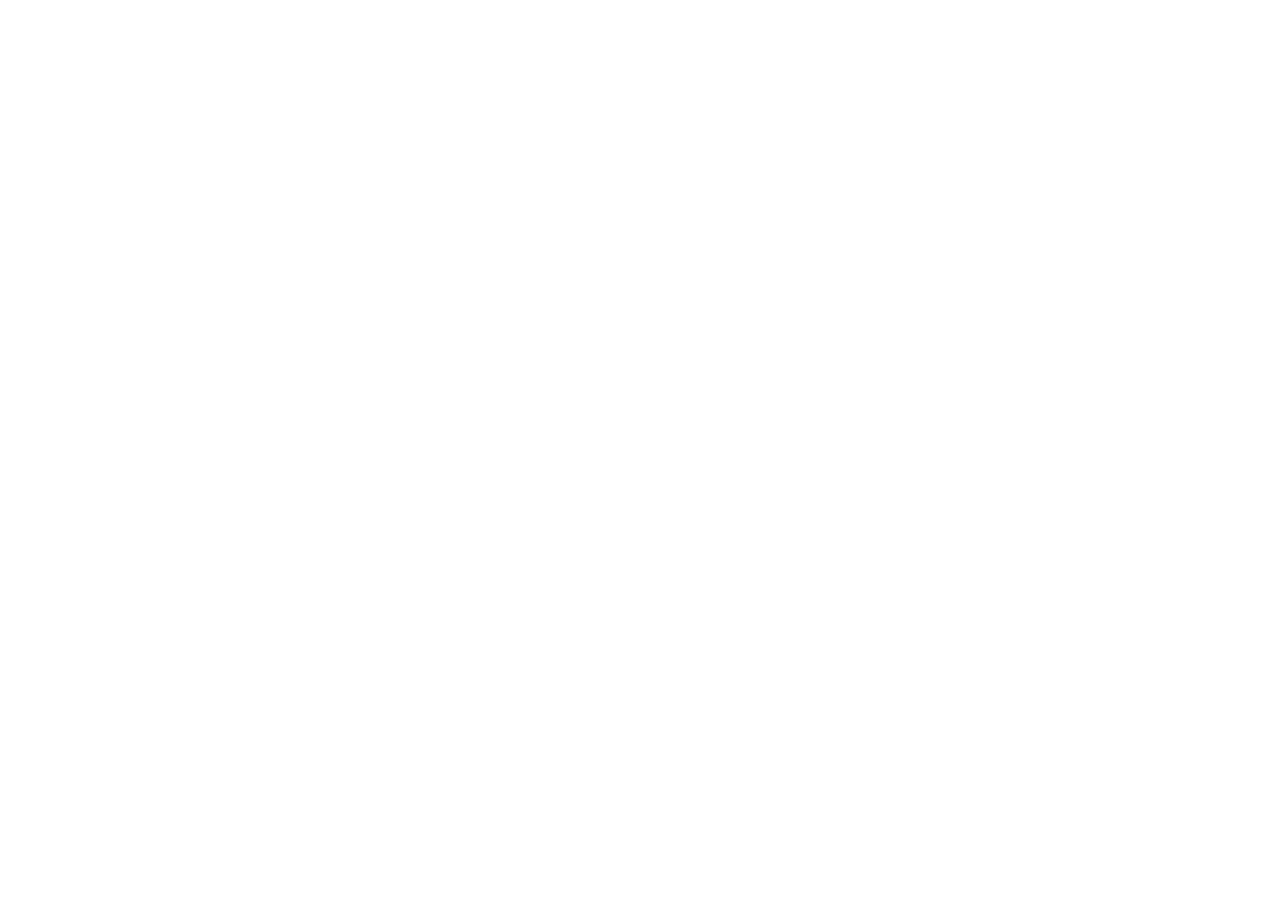
==== html.html @ e147a02c "projet HTML 2: Version 1" ====
<!DOCTYPE html>
<html lang="en">
<head>
    <meta charset="UTF-8">
    <meta name="viewport" content="width=device-width, initial-scale=1.0">
    <title>Projet HTML 2</title>
</head>
<body>
    
</body>
</html>
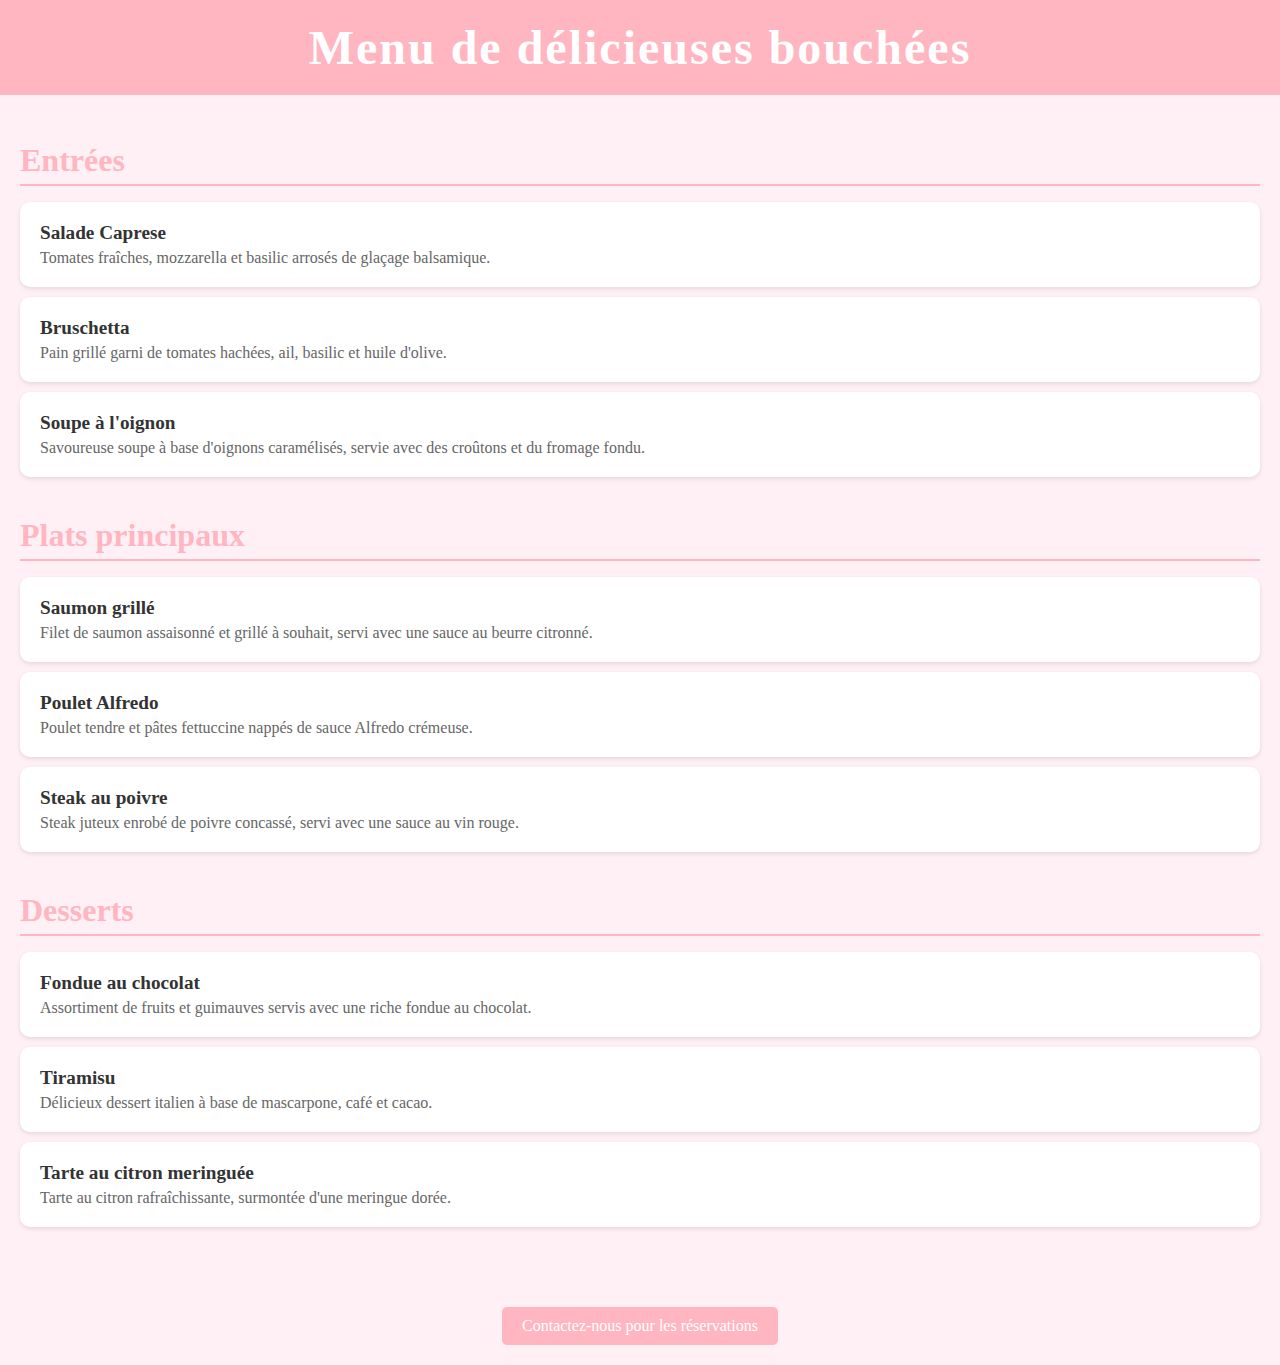
==== commit a9663567: "projet HTML 2: Version final" ====
--- a/html.html
+++ b/html.html
@@ -1,11 +1,74 @@
 <!DOCTYPE html>
-<html lang="en">
+<html lang="fr">
 <head>
     <meta charset="UTF-8">
     <meta name="viewport" content="width=device-width, initial-scale=1.0">
-    <title>Projet HTML 2</title>
+    <title>Menu de délicieuses bouchées</title>
+    <link rel="stylesheet" href="css.css">
 </head>
 <body>
-    
+    <header>
+        <h1>Menu de délicieuses bouchées</h1>
+    </header>
+
+    <main>
+        <section>
+            <h2>Entrées</h2>
+            <ul>
+                <li>
+                    <strong>Salade Caprese</strong>
+                    <p>Tomates fraîches, mozzarella et basilic arrosés de glaçage balsamique.</p>
+                </li>
+                <li>
+                    <strong>Bruschetta</strong>
+                    <p>Pain grillé garni de tomates hachées, ail, basilic et huile d'olive.</p>
+                </li>
+                <li>
+                    <strong>Soupe à l'oignon</strong>
+                    <p>Savoureuse soupe à base d'oignons caramélisés, servie avec des croûtons et du fromage fondu.</p>
+                </li>
+            </ul>
+        </section>
+
+        <section>
+            <h2>Plats principaux</h2>
+            <ul>
+                <li>
+                    <strong>Saumon grillé</strong>
+                    <p>Filet de saumon assaisonné et grillé à souhait, servi avec une sauce au beurre citronné.</p>
+                </li>
+                <li>
+                    <strong>Poulet Alfredo</strong>
+                    <p>Poulet tendre et pâtes fettuccine nappés de sauce Alfredo crémeuse.</p>
+                </li>
+                <li>
+                    <strong>Steak au poivre</strong>
+                    <p>Steak juteux enrobé de poivre concassé, servi avec une sauce au vin rouge.</p>
+                </li>
+            </ul>
+        </section>
+
+        <section>
+            <h2>Desserts</h2>
+            <ul>
+                <li>
+                    <strong>Fondue au chocolat</strong>
+                    <p>Assortiment de fruits et guimauves servis avec une riche fondue au chocolat.</p>
+                </li>
+                <li>
+                    <strong>Tiramisu</strong>
+                    <p>Délicieux dessert italien à base de mascarpone, café et cacao.</p>
+                </li>
+                <li>
+                    <strong>Tarte au citron meringuée</strong>
+                    <p>Tarte au citron rafraîchissante, surmontée d'une meringue dorée.</p>
+                </li>
+            </ul>
+        </section>
+    </main>
+
+    <footer>
+        <p><a href="contact.html">Contactez-nous pour les réservations</a></p>
+    </footer>
 </body>
-</html>+</html>
--- a/css.css
+++ b/css.css
@@ -0,0 +1,88 @@
+body {
+    font-family: 'Georgia', serif;
+    margin: 0;
+    padding: 0;
+    background-color: #fff0f5;
+    color: #555;
+}
+
+header {
+    background-color: #ffb6c1;
+    padding: 20px;
+    text-align: center;
+    color: #fff;
+}
+
+h1 {
+    margin: 0;
+    font-family: 'Brush Script MT', cursive;
+    font-size: 3em;
+    letter-spacing: 2px;
+}
+
+main {
+    padding: 20px;
+}
+
+section {
+    margin-bottom: 40px;
+}
+
+h2 {
+    color: #ffb6c1;
+    margin-bottom: 10px;
+    font-family: 'Georgia', serif;
+    font-size: 2em;
+    border-bottom: 2px solid #ffb6c1;
+    padding-bottom: 5px;
+}
+
+ul {
+    list-style-type: none;
+    padding: 0;
+}
+
+li {
+    background-color: #fff;
+    margin: 10px 0;
+    padding: 20px;
+    border-radius: 10px;
+    box-shadow: 0 2px 4px rgba(0, 0, 0, 0.1);
+    transition: transform 0.2s;
+}
+
+li:hover {
+    transform: scale(1.02);
+}
+
+strong {
+    font-size: 1.2em;
+    color: #333;
+}
+
+p {
+    margin: 5px 0 0 0;
+    color: #666;
+    font-family: 'Georgia', serif;
+}
+
+footer {
+    text-align: center;
+    margin: 20px 0;
+}
+
+a {
+    display: inline-block;
+    padding: 10px 20px;
+    background-color: #ffb6c1;
+    color: #fff;
+    text-decoration: none;
+    border-radius: 5px;
+    transition: background-color 0.3s, transform 0.3s;
+    font-family: 'Georgia', serif;
+}
+
+a:hover {
+    background-color: #ff69b4;
+    transform: translateY(-2px);
+}
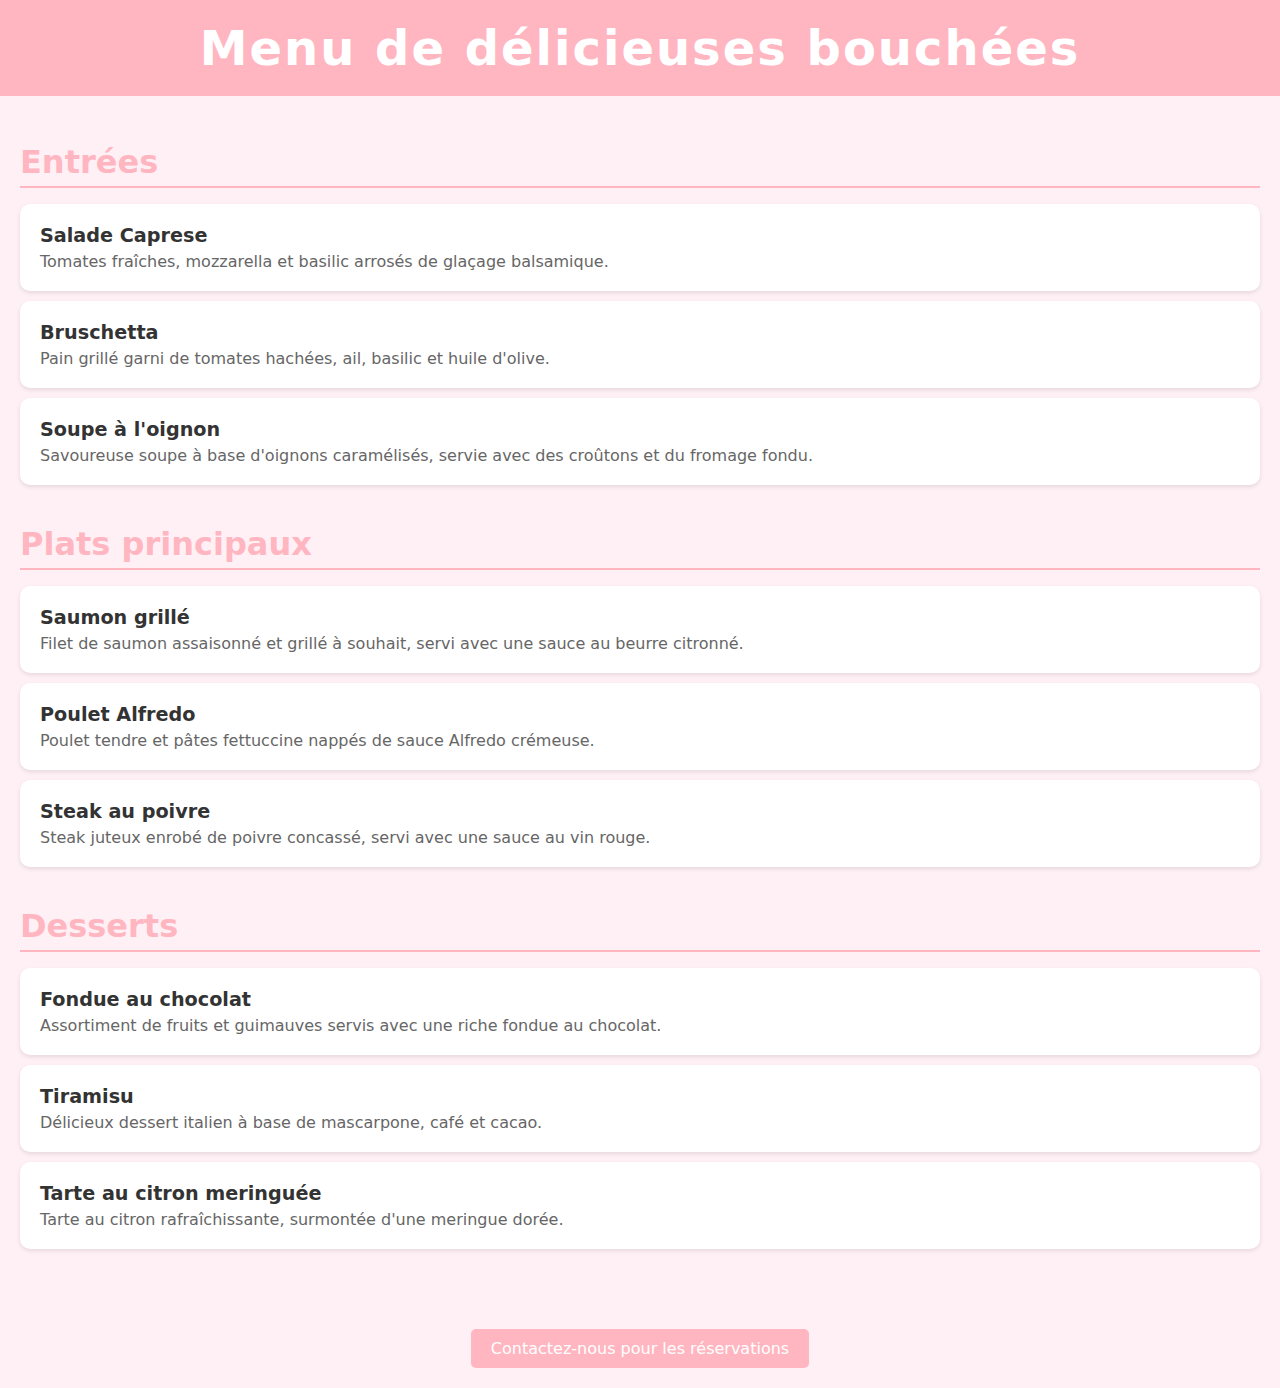
==== commit cab6e269: "add css" ====
--- a/html.html
+++ b/html.html
@@ -1,74 +1,100 @@
 <!DOCTYPE html>
 <html lang="fr">
-<head>
-    <meta charset="UTF-8">
-    <meta name="viewport" content="width=device-width, initial-scale=1.0">
+  <head>
+    <meta charset="UTF-8" />
+    <meta name="viewport" content="width=device-width, initial-scale=1.0" />
     <title>Menu de délicieuses bouchées</title>
-    <link rel="stylesheet" href="css.css">
-</head>
-<body>
+    <link rel="stylesheet" href="css.css" />
+  </head>
+  <body>
     <header>
-        <h1>Menu de délicieuses bouchées</h1>
+      <h1>Menu de délicieuses bouchées</h1>
     </header>
 
     <main>
-        <section>
-            <h2>Entrées</h2>
-            <ul>
-                <li>
-                    <strong>Salade Caprese</strong>
-                    <p>Tomates fraîches, mozzarella et basilic arrosés de glaçage balsamique.</p>
-                </li>
-                <li>
-                    <strong>Bruschetta</strong>
-                    <p>Pain grillé garni de tomates hachées, ail, basilic et huile d'olive.</p>
-                </li>
-                <li>
-                    <strong>Soupe à l'oignon</strong>
-                    <p>Savoureuse soupe à base d'oignons caramélisés, servie avec des croûtons et du fromage fondu.</p>
-                </li>
-            </ul>
-        </section>
+      <section>
+        <h2>Entrées</h2>
+        <ul>
+          <li>
+            <strong>Salade Caprese</strong>
 
-        <section>
-            <h2>Plats principaux</h2>
-            <ul>
-                <li>
-                    <strong>Saumon grillé</strong>
-                    <p>Filet de saumon assaisonné et grillé à souhait, servi avec une sauce au beurre citronné.</p>
-                </li>
-                <li>
-                    <strong>Poulet Alfredo</strong>
-                    <p>Poulet tendre et pâtes fettuccine nappés de sauce Alfredo crémeuse.</p>
-                </li>
-                <li>
-                    <strong>Steak au poivre</strong>
-                    <p>Steak juteux enrobé de poivre concassé, servi avec une sauce au vin rouge.</p>
-                </li>
-            </ul>
-        </section>
+            <p>
+              Tomates fraîches, mozzarella et basilic arrosés de glaçage
+              balsamique.
+            </p>
+          </li>
+          <li>
+            <strong>Bruschetta</strong>
+            <p>
+              Pain grillé garni de tomates hachées, ail, basilic et huile
+              d'olive.
+            </p>
+          </li>
+          <li>
+            <strong>Soupe à l'oignon</strong>
+            <p>
+              Savoureuse soupe à base d'oignons caramélisés, servie avec des
+              croûtons et du fromage fondu.
+            </p>
+          </li>
+        </ul>
+      </section>
 
-        <section>
-            <h2>Desserts</h2>
-            <ul>
-                <li>
-                    <strong>Fondue au chocolat</strong>
-                    <p>Assortiment de fruits et guimauves servis avec une riche fondue au chocolat.</p>
-                </li>
-                <li>
-                    <strong>Tiramisu</strong>
-                    <p>Délicieux dessert italien à base de mascarpone, café et cacao.</p>
-                </li>
-                <li>
-                    <strong>Tarte au citron meringuée</strong>
-                    <p>Tarte au citron rafraîchissante, surmontée d'une meringue dorée.</p>
-                </li>
-            </ul>
-        </section>
+      <section>
+        <h2>Plats principaux</h2>
+        <ul>
+          <li>
+            <strong>Saumon grillé</strong>
+            <p>
+              Filet de saumon assaisonné et grillé à souhait, servi avec une
+              sauce au beurre citronné.
+            </p>
+          </li>
+          <li>
+            <strong>Poulet Alfredo</strong>
+            <p>
+              Poulet tendre et pâtes fettuccine nappés de sauce Alfredo
+              crémeuse.
+            </p>
+          </li>
+          <li>
+            <strong>Steak au poivre</strong>
+            <p>
+              Steak juteux enrobé de poivre concassé, servi avec une sauce au
+              vin rouge.
+            </p>
+          </li>
+        </ul>
+      </section>
+
+      <section>
+        <h2>Desserts</h2>
+        <ul>
+          <li>
+            <strong>Fondue au chocolat</strong>
+            <p>
+              Assortiment de fruits et guimauves servis avec une riche fondue au
+              chocolat.
+            </p>
+          </li>
+          <li>
+            <strong>Tiramisu</strong>
+            <p>
+              Délicieux dessert italien à base de mascarpone, café et cacao.
+            </p>
+          </li>
+          <li>
+            <strong>Tarte au citron meringuée</strong>
+            <p>
+              Tarte au citron rafraîchissante, surmontée d'une meringue dorée.
+            </p>
+          </li>
+        </ul>
+      </section>
     </main>
 
     <footer>
-        <p><a href="contact.html">Contactez-nous pour les réservations</a></p>
+      <p><a href="contact.html">Contactez-nous pour les réservations</a></p>
     </footer>
-</body>
+  </body>
 </html>
--- a/css.css
+++ b/css.css
@@ -1,5 +1,5 @@
 body {
-    font-family: 'Georgia', serif;
+    font-family:system-ui, -apple-system, BlinkMacSystemFont, 'Segoe UI', Roboto, Oxygen, Ubuntu, Cantarell, 'Open Sans', 'Helvetica Neue', sans-serif;
     margin: 0;
     padding: 0;
     background-color: #fff0f5;
@@ -15,7 +15,6 @@
 
 h1 {
     margin: 0;
-    font-family: 'Brush Script MT', cursive;
     font-size: 3em;
     letter-spacing: 2px;
 }
@@ -31,7 +30,6 @@
 h2 {
     color: #ffb6c1;
     margin-bottom: 10px;
-    font-family: 'Georgia', serif;
     font-size: 2em;
     border-bottom: 2px solid #ffb6c1;
     padding-bottom: 5px;
@@ -63,7 +61,6 @@
 p {
     margin: 5px 0 0 0;
     color: #666;
-    font-family: 'Georgia', serif;
 }
 
 footer {
@@ -79,7 +76,6 @@
     text-decoration: none;
     border-radius: 5px;
     transition: background-color 0.3s, transform 0.3s;
-    font-family: 'Georgia', serif;
 }
 
 a:hover {
